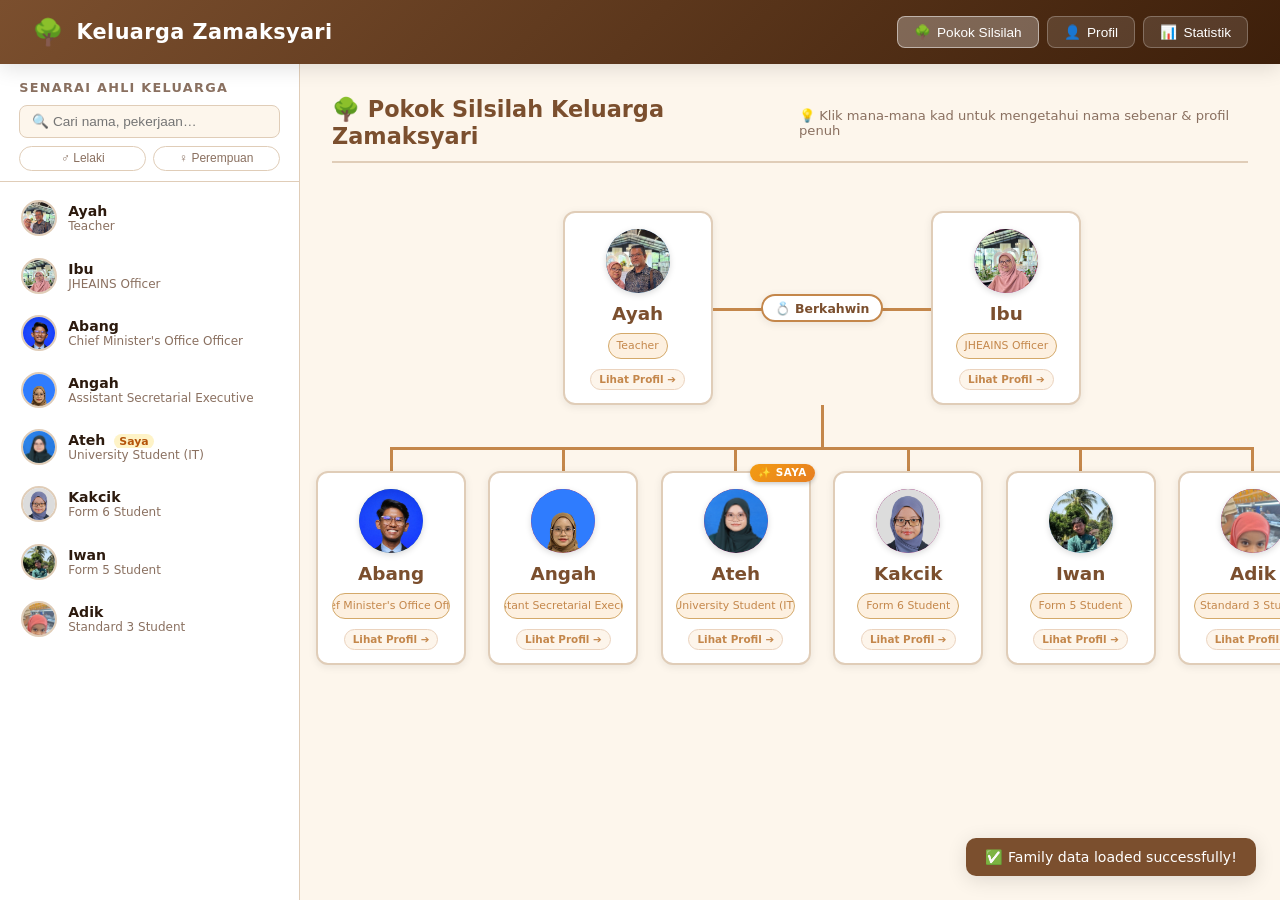
==== public/index.html @ 2f7c1fc5 "ITT588 Lab 4 Family Tree - Tree Map layout with family nicknames and full profile reveal" ====
<!DOCTYPE html>
<html lang="en">
<head>
  <meta charset="UTF-8" />
  <meta name="viewport" content="width=device-width, initial-scale=1.0" />
  <title>Zamaksyari Family Heritage Tree</title>
  <link rel="stylesheet" href="css/style.css" />
</head>
<body>

  <!-- ═══════════════════════════════════════════
       HEADER / NAV
  ═══════════════════════════════════════════ -->
  <header id="app-header">
    <div class="brand">
      <span class="brand-icon">🌳</span>
      <span>Keluarga Zamaksyari</span>
    </div>

    <nav id="main-nav">
      <button class="nav-btn active" data-view="tree">
        <span>🌳</span> <span>Pokok Silsilah</span>
      </button>
      <button class="nav-btn" data-view="profile">
        <span>👤</span> <span>Profil</span>
      </button>
      <button class="nav-btn" data-view="stats">
        <span>📊</span> <span>Statistik</span>
      </button>
    </nav>
  </header>

  <!-- ═══════════════════════════════════════════
       MAIN LAYOUT
  ═══════════════════════════════════════════ -->
  <main id="app-main">

    <!-- ── Sidebar ── -->
    <aside id="sidebar">
      <div class="sidebar-header">
        <h3>Senarai Ahli Keluarga</h3>
        <input id="search-input" type="text" placeholder="🔍 Cari nama, pekerjaan…" />
        <div class="filter-row">
          <button class="filter-chip" data-gender="male">♂ Lelaki</button>
          <button class="filter-chip" data-gender="female">♀ Perempuan</button>
        </div>
      </div>
      <div id="member-list">
        <!-- Populated by FamilyView -->
      </div>
    </aside>

    <!-- ── Content Area ── -->
    <section id="content-area">

      <!-- View: Tree -->
      <div id="view-tree" class="view active">
        <div class="empty-state">
          <div class="empty-icon">⏳</div>
          <p>Loading family data…</p>
        </div>
      </div>

      <!-- View: Profile -->
      <div id="view-profile" class="view">
        <div class="empty-state">
          <div class="empty-icon">👤</div>
          <p>Select a family member to view their profile</p>
        </div>
      </div>

      <!-- View: Statistics -->
      <div id="view-stats" class="view">
        <div class="empty-state">
          <div class="empty-icon">📊</div>
          <p>Loading statistics…</p>
        </div>
      </div>

    </section>
  </main>

  <!-- ═══════════════════════════════════════════
       MODAL
  ═══════════════════════════════════════════ -->
  <div id="modal-overlay">
    <div id="modal-box">
      <div class="modal-header">
        <h3 id="modal-title">Details</h3>
        <button class="modal-close" id="modal-close">✕</button>
      </div>
      <div id="modal-body"></div>
    </div>
  </div>

  <!-- ═══════════════════════════════════════════
       TOAST
  ═══════════════════════════════════════════ -->
  <div id="toast"></div>

  <!-- ═══════════════════════════════════════════
       SCRIPTS — MVC layers loaded in order
  ═══════════════════════════════════════════ -->
  <script src="js/model/FamilyModel.js"></script>
  <script src="js/view/FamilyView.js"></script>
  <script src="js/controller/FamilyController.js"></script>
  <script>
    // Bootstrap the application
    document.addEventListener('DOMContentLoaded', () => {
      const model      = new FamilyModel();
      const view       = new FamilyView();
      const controller = new FamilyController(model, view);
      controller.init();
    });
  </script>
</body>
</html>
---- public/css/style.css ----
/* ============================================================
   FAMILY TREE APP — Main Stylesheet
   Design: Warm heritage palette with elegant serif typography
   ============================================================ */

:root {
  --clr-bg:       #fdf6ec;
  --clr-surface:  #ffffff;
  --clr-primary:  #7b4f2e;
  --clr-primary-light: #c4874b;
  --clr-accent:   #d4a96a;
  --clr-accent2:  #4a7c59;
  --clr-text:     #2c1a0e;
  --clr-muted:    #8a7060;
  --clr-border:   #e0cdb8;
  --clr-male:     #3a6186;
  --clr-female:   #89216b;
  --clr-deceased: #888888;
  --shadow-sm:    0 2px 8px rgba(0,0,0,.08);
  --shadow-md:    0 4px 20px rgba(0,0,0,.12);
  --shadow-lg:    0 8px 40px rgba(0,0,0,.18);
  --radius:       12px;
  --transition:   .25s ease;
}

*, *::before, *::after { box-sizing: border-box; margin: 0; padding: 0; }

body {
  font-family: 'Segoe UI', system-ui, sans-serif;
  background: var(--clr-bg);
  color: var(--clr-text);
  min-height: 100vh;
  overflow-x: hidden;
}

/* ── Scrollbar ── */
::-webkit-scrollbar { width: 6px; height: 6px; }
::-webkit-scrollbar-track { background: var(--clr-bg); }
::-webkit-scrollbar-thumb { background: var(--clr-accent); border-radius: 99px; }

/* =========================================================
   HEADER
   ========================================================= */
#app-header {
  background: linear-gradient(135deg, var(--clr-primary) 0%, #3d1f0a 100%);
  color: #fff;
  padding: 0 2rem;
  height: 64px;
  display: flex;
  align-items: center;
  justify-content: space-between;
  box-shadow: var(--shadow-md);
  position: sticky;
  top: 0;
  z-index: 100;
}

#app-header .brand {
  display: flex;
  align-items: center;
  gap: .75rem;
  font-size: 1.3rem;
  font-weight: 700;
  letter-spacing: .02em;
}

#app-header .brand-icon { font-size: 1.6rem; }

nav#main-nav { display: flex; gap: .5rem; }

nav#main-nav .nav-btn {
  background: rgba(255,255,255,.12);
  color: #fff;
  border: 1px solid rgba(255,255,255,.25);
  padding: .45rem 1rem;
  border-radius: 8px;
  cursor: pointer;
  font-size: .85rem;
  font-weight: 500;
  transition: var(--transition);
  display: flex;
  align-items: center;
  gap: .4rem;
}

nav#main-nav .nav-btn:hover,
nav#main-nav .nav-btn.active {
  background: rgba(255,255,255,.28);
  border-color: rgba(255,255,255,.5);
}

/* =========================================================
   LAYOUT
   ========================================================= */
#app-main {
  display: flex;
  height: calc(100vh - 64px);
  overflow: hidden;
}

/* ── Sidebar ── */
#sidebar {
  width: 300px;
  min-width: 300px;
  background: var(--clr-surface);
  border-right: 1px solid var(--clr-border);
  display: flex;
  flex-direction: column;
  overflow: hidden;
  transition: width var(--transition);
}

#sidebar.collapsed { width: 0; min-width: 0; overflow: hidden; }

.sidebar-header {
  padding: 1rem 1.2rem .6rem;
  border-bottom: 1px solid var(--clr-border);
}

.sidebar-header h3 {
  font-size: .8rem;
  text-transform: uppercase;
  letter-spacing: .1em;
  color: var(--clr-muted);
  margin-bottom: .6rem;
}

#search-input {
  width: 100%;
  padding: .5rem .75rem;
  border: 1px solid var(--clr-border);
  border-radius: 8px;
  font-size: .85rem;
  background: var(--clr-bg);
  color: var(--clr-text);
  outline: none;
  transition: border-color var(--transition);
}
#search-input:focus { border-color: var(--clr-primary); }

.filter-row {
  display: flex;
  gap: .4rem;
  margin-top: .5rem;
}

.filter-chip {
  flex: 1;
  padding: .3rem .5rem;
  border: 1px solid var(--clr-border);
  border-radius: 99px;
  background: transparent;
  font-size: .75rem;
  cursor: pointer;
  color: var(--clr-muted);
  transition: var(--transition);
  text-align: center;
}
.filter-chip:hover { background: var(--clr-bg); }
.filter-chip.active { background: var(--clr-primary); color: #fff; border-color: var(--clr-primary); }

#member-list {
  flex: 1;
  overflow-y: auto;
  padding: .5rem;
}

.member-list-item {
  display: flex;
  align-items: center;
  gap: .7rem;
  padding: .6rem .75rem;
  border-radius: 8px;
  cursor: pointer;
  transition: background var(--transition);
  border: 1px solid transparent;
}
.member-list-item:hover { background: var(--clr-bg); }
.member-list-item.selected { background: #f5ead8; border-color: var(--clr-accent); }

.member-avatar {
  width: 36px;
  height: 36px;
  border-radius: 50%;
  display: flex;
  align-items: center;
  justify-content: center;
  font-size: 1rem;
  font-weight: 700;
  color: #fff;
  flex-shrink: 0;
}
.avatar-male   { background: linear-gradient(135deg, var(--clr-male), #5a8ab0); }
.avatar-female { background: linear-gradient(135deg, var(--clr-female), #b05090); }
.avatar-deceased { opacity: .6; filter: grayscale(60%); }

.member-info-small { flex: 1; min-width: 0; }
.member-info-small .name { font-size: .88rem; font-weight: 600; white-space: nowrap; overflow: hidden; text-overflow: ellipsis; }
.member-info-small .meta { font-size: .75rem; color: var(--clr-muted); }

.gen-badge {
  font-size: .65rem;
  padding: .15rem .4rem;
  border-radius: 99px;
  background: var(--clr-bg);
  color: var(--clr-muted);
  border: 1px solid var(--clr-border);
  white-space: nowrap;
}

/* ── Content Area ── */
#content-area {
  flex: 1;
  overflow: auto;
  position: relative;
}

/* =========================================================
   VIEWS
   ========================================================= */
.view { display: none; width: 100%; height: 100%; }
.view.active { display: block; }

/* ── Tree View ── */
#view-tree {
  padding: 2rem;
  min-height: 100%;
}

#view-tree .tree-title {
  font-size: 1.4rem;
  font-weight: 700;
  color: var(--clr-primary);
  margin-bottom: 2rem;
  padding-bottom: .75rem;
  border-bottom: 2px solid var(--clr-border);
  display: flex;
  align-items: center;
  gap: .5rem;
}

/* =========================================================
   HIERARCHICAL FAMILY TREE / TREE MAP CONNECTORS
   ========================================================= */
.tree-wrapper {
  display: flex;
  flex-direction: column;
  align-items: center;
  padding: 1rem 1rem 3rem;
  min-width: 980px;
}

.tree-parents-block {
  display: flex;
  align-items: center;
  justify-content: center;
  position: relative;
  gap: 3rem;
}

.marriage-bridge {
  display: flex;
  flex-direction: column;
  align-items: center;
  position: relative;
}

.marriage-line {
  position: absolute;
  top: 50%;
  left: -3rem;
  right: -3rem;
  height: 3px;
  background: #c4874b;
  z-index: 1;
}

.marriage-pill {
  position: relative;
  z-index: 2;
  background: var(--clr-surface);
  border: 2px solid #c4874b;
  color: var(--clr-primary);
  border-radius: 99px;
  padding: .3rem .75rem;
  font-size: .78rem;
  font-weight: 700;
  display: flex;
  align-items: center;
  gap: .35rem;
  box-shadow: var(--shadow-sm);
}

.tree-trunk {
  width: 3px;
  height: 42px;
  background: #c4874b;
  margin: 0 auto;
}

.tree-children-container {
  position: relative;
  display: flex;
  flex-direction: column;
  align-items: center;
  width: 100%;
}

.children-row-branch {
  display: flex;
  gap: 1.4rem;
  justify-content: center;
  position: relative;
  padding-top: 24px;
}

/* Horizontal line linking children from center of first to center of last */
.children-row-branch::before {
  content: '';
  position: absolute;
  top: 0;
  left: calc(150px / 2);
  right: calc(150px / 2);
  height: 3px;
  background: #c4874b;
}

.child-tree-node {
  display: flex;
  flex-direction: column;
  align-items: center;
  position: relative;
}

.child-tree-node::before {
  content: '';
  position: absolute;
  top: -24px;
  width: 3px;
  height: 24px;
  background: #c4874b;
}

/* ── Person Card styling with Nickname ── */
.person-card {
  background: var(--clr-surface);
  border: 2px solid var(--clr-border);
  border-radius: var(--radius);
  padding: 1rem .85rem .85rem;
  width: 150px;
  display: flex;
  flex-direction: column;
  align-items: center;
  gap: .45rem;
  cursor: pointer;
  transition: transform var(--transition), box-shadow var(--transition), border-color var(--transition);
  box-shadow: var(--shadow-sm);
  text-align: center;
  position: relative;
}

.person-card:hover {
  transform: translateY(-5px);
  box-shadow: var(--shadow-md);
  border-color: var(--clr-primary-light);
}

.person-card.selected {
  border-color: var(--clr-primary);
  box-shadow: 0 0 0 3px rgba(123,79,46,.25), var(--shadow-md);
}

.person-card .card-avatar {
  width: 64px;
  height: 64px;
  border-radius: 50%;
  font-size: 1.4rem;
  font-weight: 700;
  color: #fff;
  display: flex;
  align-items: center;
  justify-content: center;
  box-shadow: 0 2px 6px rgba(0,0,0,.15);
  margin-bottom: .2rem;
}

.person-card .card-nickname {
  font-size: 1.15rem;
  font-weight: 800;
  color: var(--clr-primary);
  line-height: 1.2;
}

.person-card .card-role {
  font-size: .7rem;
  color: var(--clr-muted);
  line-height: 1.25;
  min-height: 2.4em;
  display: flex;
  align-items: center;
  justify-content: center;
}

.card-hint {
  font-size: .65rem;
  color: var(--clr-primary-light);
  font-weight: 600;
  padding: .2rem .5rem;
  background: #fdf5eb;
  border-radius: 99px;
  border: 1px solid #ebd3be;
  margin-top: .2rem;
}

.card-badge-me {
  position: absolute;
  top: -9px;
  right: -6px;
  background: linear-gradient(135deg, #f39c12, #e67e22);
  color: #fff;
  font-size: .65rem;
  font-weight: 800;
  padding: .15rem .5rem;
  border-radius: 99px;
  box-shadow: 0 2px 4px rgba(0,0,0,.2);
  text-transform: uppercase;
  letter-spacing: .05em;
}

/* ── Profile View Nickname Reveal ── */
.profile-nickname-badge {
  display: inline-block;
  background: #fdf0e0;
  color: var(--clr-primary);
  border: 1px solid var(--clr-accent);
  padding: .2rem .75rem;
  border-radius: 99px;
  font-size: .82rem;
  font-weight: 700;
  margin-bottom: .4rem;
}
  border-radius: 50%;
  font-size: 1.3rem;
  font-weight: 700;
  color: #fff;
  display: flex;
  align-items: center;
  justify-content: center;
}

.person-card .card-name {
  font-size: .8rem;
  font-weight: 700;
  line-height: 1.2;
  color: var(--clr-text);
}

.person-card .card-years {
  font-size: .7rem;
  color: var(--clr-muted);
}

.person-card .card-role {
  font-size: .68rem;
  color: var(--clr-primary-light);
  padding: .15rem .5rem;
  background: #fdf0e0;
  border-radius: 99px;
  border: 1px solid var(--clr-accent);
  max-width: 100%;
  overflow: hidden;
  text-overflow: ellipsis;
  white-space: nowrap;
}

.deceased-stamp {
  position: absolute;
  top: 4px;
  right: 6px;
  font-size: .6rem;
  color: var(--clr-deceased);
}

/* ── Detail Panel (Profile View) ── */
#view-profile {
  padding: 2rem;
}

.profile-card {
  max-width: 780px;
  margin: 0 auto;
  background: var(--clr-surface);
  border-radius: 16px;
  box-shadow: var(--shadow-lg);
  overflow: hidden;
}

.profile-banner {
  height: 120px;
  background: linear-gradient(135deg, var(--clr-primary) 0%, #c4874b 100%);
  position: relative;
}

.profile-banner.female {
  background: linear-gradient(135deg, var(--clr-female) 0%, #c07090 100%);
}

.profile-body {
  padding: 1.5rem 2rem 2rem;
  position: relative;
}

.profile-avatar-lg {
  width: 90px;
  height: 90px;
  border-radius: 50%;
  border: 4px solid var(--clr-surface);
  font-size: 2.5rem;
  font-weight: 800;
  color: #fff;
  display: flex;
  align-items: center;
  justify-content: center;
  position: absolute;
  top: -45px;
  left: 2rem;
}

.profile-header-info { padding-top: 55px; }

.profile-header-info h2 {
  font-size: 1.6rem;
  font-weight: 800;
  color: var(--clr-text);
}

.profile-header-info .subtitle {
  font-size: .9rem;
  color: var(--clr-muted);
  margin-top: .2rem;
}

.profile-grid {
  display: grid;
  grid-template-columns: 1fr 1fr;
  gap: 1.5rem;
  margin-top: 1.5rem;
}

.info-section h4 {
  font-size: .75rem;
  text-transform: uppercase;
  letter-spacing: .1em;
  color: var(--clr-muted);
  margin-bottom: .75rem;
  padding-bottom: .4rem;
  border-bottom: 1px solid var(--clr-border);
}

.info-row {
  display: flex;
  gap: .5rem;
  margin-bottom: .5rem;
  font-size: .88rem;
}

.info-row .label { color: var(--clr-muted); min-width: 90px; }
.info-row .value { font-weight: 500; }

.relation-chips { display: flex; flex-wrap: wrap; gap: .4rem; margin-top: .25rem; }

.relation-chip {
  padding: .3rem .65rem;
  border-radius: 8px;
  font-size: .8rem;
  cursor: pointer;
  font-weight: 500;
  transition: var(--transition);
  border: 1px solid var(--clr-border);
  background: var(--clr-bg);
  display: flex;
  align-items: center;
  gap: .35rem;
}
.relation-chip:hover { background: var(--clr-primary); color: #fff; border-color: var(--clr-primary); }
.relation-chip .chip-icon { font-size: .9rem; }

.bio-section {
  margin-top: 1.5rem;
  padding: 1rem 1.2rem;
  background: var(--clr-bg);
  border-radius: 10px;
  border-left: 4px solid var(--clr-accent);
  font-size: .9rem;
  line-height: 1.7;
  color: var(--clr-text);
  font-style: italic;
}

.profile-nav-btns {
  display: flex;
  gap: .75rem;
  margin-top: 1.5rem;
}

.btn {
  padding: .55rem 1.2rem;
  border-radius: 8px;
  font-size: .88rem;
  font-weight: 600;
  cursor: pointer;
  transition: var(--transition);
  border: none;
  display: inline-flex;
  align-items: center;
  gap: .4rem;
}
.btn-primary { background: var(--clr-primary); color: #fff; }
.btn-primary:hover { background: #5a3520; }
.btn-outline { background: transparent; color: var(--clr-primary); border: 2px solid var(--clr-primary); }
.btn-outline:hover { background: var(--clr-primary); color: #fff; }

/* ── Stats / Dashboard View ── */
#view-stats {
  padding: 2rem;
}

.stats-title {
  font-size: 1.4rem;
  font-weight: 700;
  color: var(--clr-primary);
  margin-bottom: 1.5rem;
}

.stats-grid {
  display: grid;
  grid-template-columns: repeat(auto-fill, minmax(180px, 1fr));
  gap: 1rem;
  margin-bottom: 2rem;
}

.stat-card {
  background: var(--clr-surface);
  border-radius: 12px;
  padding: 1.2rem;
  box-shadow: var(--shadow-sm);
  border: 1px solid var(--clr-border);
  display: flex;
  flex-direction: column;
  gap: .3rem;
}

.stat-card .stat-icon { font-size: 1.8rem; }
.stat-card .stat-value { font-size: 2rem; font-weight: 800; color: var(--clr-primary); }
.stat-card .stat-label { font-size: .8rem; color: var(--clr-muted); }

.chart-section {
  background: var(--clr-surface);
  border-radius: 12px;
  padding: 1.5rem;
  box-shadow: var(--shadow-sm);
  border: 1px solid var(--clr-border);
  margin-bottom: 1.5rem;
}

.chart-section h4 {
  font-size: .85rem;
  text-transform: uppercase;
  letter-spacing: .08em;
  color: var(--clr-muted);
  margin-bottom: 1rem;
}

.bar-chart { display: flex; flex-direction: column; gap: .6rem; }

.bar-row { display: flex; align-items: center; gap .75rem; }
.bar-row { display: flex; align-items: center; gap: .75rem; }
.bar-label { width: 110px; font-size: .82rem; color: var(--clr-text); flex-shrink: 0; }
.bar-track { flex: 1; height: 20px; background: var(--clr-bg); border-radius: 99px; overflow: hidden; }
.bar-fill {
  height: 100%;
  border-radius: 99px;
  background: linear-gradient(90deg, var(--clr-primary), var(--clr-accent));
  transition: width .8s cubic-bezier(.4,0,.2,1);
}
.bar-count { width: 28px; text-align: right; font-size: .82rem; font-weight: 600; color: var(--clr-muted); }

/* ── Modal ── */
#modal-overlay {
  position: fixed;
  inset: 0;
  background: rgba(0,0,0,.45);
  z-index: 200;
  display: flex;
  align-items: center;
  justify-content: center;
  opacity: 0;
  pointer-events: none;
  transition: opacity var(--transition);
}
#modal-overlay.open { opacity: 1; pointer-events: all; }

#modal-box {
  background: var(--clr-surface);
  border-radius: 16px;
  padding: 2rem;
  max-width: 520px;
  width: 90%;
  box-shadow: var(--shadow-lg);
  transform: scale(.95);
  transition: transform var(--transition);
  max-height: 80vh;
  overflow-y: auto;
}
#modal-overlay.open #modal-box { transform: scale(1); }

.modal-header { display: flex; justify-content: space-between; align-items: center; margin-bottom: 1.2rem; }
.modal-header h3 { font-size: 1.2rem; font-weight: 700; }
.modal-close { background: none; border: none; font-size: 1.4rem; cursor: pointer; color: var(--clr-muted); }
.modal-close:hover { color: var(--clr-text); }

/* ── Toast ── */
#toast {
  position: fixed;
  bottom: 1.5rem;
  right: 1.5rem;
  background: var(--clr-primary);
  color: #fff;
  padding: .7rem 1.2rem;
  border-radius: 10px;
  font-size: .88rem;
  box-shadow: var(--shadow-md);
  transform: translateY(100px);
  opacity: 0;
  transition: all .3s ease;
  z-index: 300;
}
#toast.show { transform: translateY(0); opacity: 1; }

/* ── Empty / Loading States ── */
.empty-state {
  display: flex;
  flex-direction: column;
  align-items: center;
  justify-content: center;
  height: 300px;
  gap: .75rem;
  color: var(--clr-muted);
}
.empty-state .empty-icon { font-size: 3rem; }
.empty-state p { font-size: 1rem; }

/* ── Blood Group Badge on Card ── */
.blood-badge {
  font-size: .65rem;
  color: #c0392b;
  background: #fde8e8;
  border: 1px solid #f5c6c6;
  border-radius: 99px;
  padding: .12rem .45rem;
}

/* ── Relationship Groups in Profile ── */
.rel-group {
  margin-bottom: .85rem;
}
.rel-label {
  font-size: .78rem;
  color: var(--clr-muted);
  margin-bottom: .3rem;
  font-weight: 600;
}

/* ── Spouse Status Badge ── */
.spouse-status {
  font-size: .65rem;
  padding: .1rem .35rem;
  border-radius: 99px;
  margin-left: .3rem;
  font-weight: 600;
}
.spouse-status.married  { background: #e8f5e9; color: #2e7d32; }
.spouse-status.divorced { background: #fce4ec; color: #c62828; }
.spouse-status.widowed  { background: #f3e5f5; color: #6a1b9a; }

/* ── Responsive ── */
@media (max-width: 768px) {
  #sidebar { width: 260px; min-width: 260px; }
  .profile-grid { grid-template-columns: 1fr; }
  nav#main-nav .nav-btn span { display: none; }
}
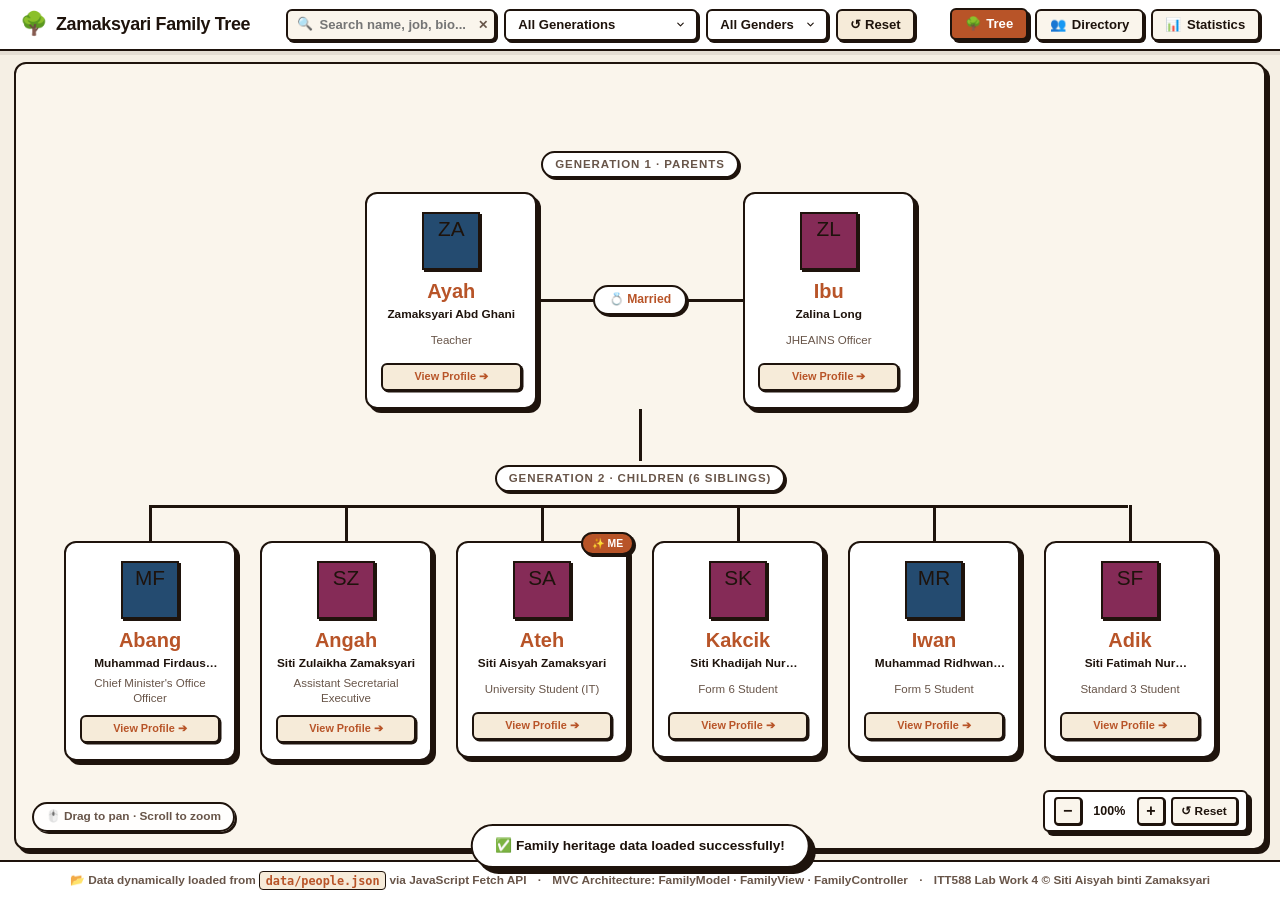
==== commit 903798ef: "Complete ITT588 Lab 4 Family Heritage Tree with Earthy Neobrutalism and MVC" ====
--- a/public/index.html
+++ b/public/index.html
@@ -3,77 +3,120 @@
 <head>
   <meta charset="UTF-8" />
   <meta name="viewport" content="width=device-width, initial-scale=1.0" />
-  <title>Zamaksyari Family Heritage Tree</title>
+  <title>Zamaksyari Family Heritage Tree — ITT588 Lab 4</title>
   <link rel="stylesheet" href="css/style.css" />
 </head>
 <body>
 
   <!-- ═══════════════════════════════════════════
-       HEADER / NAV
+       HEADER (Earthy Minimal Neobrutalism Top Bar)
   ═══════════════════════════════════════════ -->
   <header id="app-header">
-    <div class="brand">
-      <span class="brand-icon">🌳</span>
-      <span>Keluarga Zamaksyari</span>
+    <div class="header-left">
+      <div class="brand">
+        <span class="brand-icon">🌳</span>
+        <span class="brand-name">Zamaksyari Family Tree</span>
+      </div>
     </div>
 
+    <!-- Dropdown Filters & Search in Top Bar -->
+    <div class="header-filters">
+      <div class="search-box">
+        <span class="search-icon">🔍</span>
+        <input id="top-search" type="text" placeholder="Search name, job, bio..." autocomplete="off" />
+        <button id="btn-clear-search" class="btn-clear" title="Clear search">✕</button>
+      </div>
+
+      <!-- Generation Dropdown Filter -->
+      <div class="select-wrapper">
+        <select id="top-filter-gen" class="neo-select" title="Filter by generation">
+          <option value="all">All Generations</option>
+          <option value="0">Generation 1 (Parents)</option>
+          <option value="1">Generation 2 (Children)</option>
+        </select>
+      </div>
+
+      <!-- Gender Dropdown Filter -->
+      <div class="select-wrapper">
+        <select id="top-filter-gender" class="neo-select" title="Filter by gender">
+          <option value="all">All Genders</option>
+          <option value="male">♂ Male</option>
+          <option value="female">♀ Female</option>
+        </select>
+      </div>
+
+      <button id="btn-top-reset" class="btn-neo-reset" title="Reset all filters">↺ Reset</button>
+    </div>
+
+    <!-- Navigation Tabs -->
     <nav id="main-nav">
-      <button class="nav-btn active" data-view="tree">
-        <span>🌳</span> <span>Pokok Silsilah</span>
+      <button class="nav-btn active" data-view="tree" title="View interactive family tree">
+        <span>🌳</span> <span class="nav-text">Tree</span>
       </button>
-      <button class="nav-btn" data-view="profile">
-        <span>👤</span> <span>Profil</span>
+      <button class="nav-btn" data-view="directory" title="View family members directory">
+        <span>👥</span> <span class="nav-text">Directory</span>
       </button>
-      <button class="nav-btn" data-view="stats">
-        <span>📊</span> <span>Statistik</span>
+      <button class="nav-btn" data-view="stats" title="View demographic statistics">
+        <span>📊</span> <span class="nav-text">Statistics</span>
       </button>
     </nav>
   </header>
 
   <!-- ═══════════════════════════════════════════
-       MAIN LAYOUT
+       MAIN CONTENT (No Vertical Page Scroll on Tree)
   ═══════════════════════════════════════════ -->
   <main id="app-main">
+    <section id="content-area">
 
-    <!-- ── Sidebar ── -->
-    <aside id="sidebar">
-      <div class="sidebar-header">
-        <h3>Senarai Ahli Keluarga</h3>
-        <input id="search-input" type="text" placeholder="🔍 Cari nama, pekerjaan…" />
-        <div class="filter-row">
-          <button class="filter-chip" data-gender="male">♂ Lelaki</button>
-          <button class="filter-chip" data-gender="female">♀ Perempuan</button>
+      <!-- View: Tree (Interactive Pan & Zoom Canvas) -->
+      <div id="view-tree" class="view active">
+        <div id="tree-canvas-viewport" class="tree-canvas-viewport">
+          <!-- Canvas containing the tree hierarchy -->
+          <div id="tree-canvas" class="tree-canvas">
+            <!-- Rendered dynamically by FamilyView -->
+          </div>
+
+          <!-- Small Discrete Floating Zoom Controls at Bottom Right -->
+          <div class="neo-floating-zoom" title="Scroll mouse wheel to zoom, click & drag to pan">
+            <button id="btn-zoom-out" class="btn-zoom-mini" title="Zoom Out">−</button>
+            <span id="zoom-level-text" class="zoom-mini-text">100%</span>
+            <button id="btn-zoom-in" class="btn-zoom-mini" title="Zoom In">+</button>
+            <button id="btn-zoom-reset" class="btn-zoom-mini btn-reset-mini" title="Reset View">↺ Reset</button>
+          </div>
+
+          <!-- Discrete drag hint badge -->
+          <div class="neo-canvas-hint">
+            <span>🖱️ Drag to pan · Scroll to zoom</span>
+          </div>
         </div>
       </div>
-      <div id="member-list">
-        <!-- Populated by FamilyView -->
-      </div>
-    </aside>
 
-    <!-- ── Content Area ── -->
-    <section id="content-area">
-
-      <!-- View: Tree -->
-      <div id="view-tree" class="view active">
-        <div class="empty-state">
-          <div class="empty-icon">⏳</div>
-          <p>Loading family data…</p>
+      <!-- View: Directory & Filter -->
+      <div id="view-directory" class="view">
+        <div class="view-header-wrap">
+          <h1 class="neo-title">👥 Family Members Directory</h1>
+          <p class="neo-subtitle">Complete list of family members with biographical details and kinship ties.</p>
+        </div>
+        <div id="directory-content">
+          <!-- Rendered by FamilyView -->
         </div>
       </div>
 
       <!-- View: Profile -->
       <div id="view-profile" class="view">
-        <div class="empty-state">
-          <div class="empty-icon">👤</div>
-          <p>Select a family member to view their profile</p>
+        <div id="profile-content">
+          <!-- Rendered by FamilyView -->
         </div>
       </div>
 
       <!-- View: Statistics -->
       <div id="view-stats" class="view">
-        <div class="empty-state">
-          <div class="empty-icon">📊</div>
-          <p>Loading statistics…</p>
+        <div class="view-header-wrap">
+          <h1 class="neo-title">📊 Family Analytics & Statistics</h1>
+          <p class="neo-subtitle">Demographic distributions computed dynamically from the heritage JSON dataset.</p>
+        </div>
+        <div id="stats-content">
+          <!-- Rendered by FamilyView -->
         </div>
       </div>
 
@@ -81,22 +124,20 @@
   </main>
 
   <!-- ═══════════════════════════════════════════
-       MODAL
+       TOAST NOTIFICATION
   ═══════════════════════════════════════════ -->
-  <div id="modal-overlay">
-    <div id="modal-box">
-      <div class="modal-header">
-        <h3 id="modal-title">Details</h3>
-        <button class="modal-close" id="modal-close">✕</button>
-      </div>
-      <div id="modal-body"></div>
-    </div>
-  </div>
+  <div id="toast"></div>
 
   <!-- ═══════════════════════════════════════════
-       TOAST
+       FOOTER
   ═══════════════════════════════════════════ -->
-  <div id="toast"></div>
+  <footer id="app-footer">
+    <span>📂 Data dynamically loaded from <code>data/people.json</code> via JavaScript Fetch API</span>
+    <span class="footer-dot">·</span>
+    <span>MVC Architecture: <strong>FamilyModel</strong> · <strong>FamilyView</strong> · <strong>FamilyController</strong></span>
+    <span class="footer-dot">·</span>
+    <span>ITT588 Lab Work 4 © Siti Aisyah binti Zamaksyari</span>
+  </footer>
 
   <!-- ═══════════════════════════════════════════
        SCRIPTS — MVC layers loaded in order
@@ -105,7 +146,7 @@
   <script src="js/view/FamilyView.js"></script>
   <script src="js/controller/FamilyController.js"></script>
   <script>
-    // Bootstrap the application
+    // Bootstrap MVC Application
     document.addEventListener('DOMContentLoaded', () => {
       const model      = new FamilyModel();
       const view       = new FamilyView();
--- a/public/css/style.css
+++ b/public/css/style.css
@@ -1,791 +1,1298 @@
 /* ============================================================
-   FAMILY TREE APP — Main Stylesheet
-   Design: Warm heritage palette with elegant serif typography
+   ZAMAKSYARI FAMILY TREE — ITT588 Lab Work 4
+   Theme: Earthy Minimal + Neobrutalism
+   Clean English UI · Malay Nicknames Preserved · No Blood Groups
+   Interactive Pan & Zoom Canvas · Full-Width Viewport
    ============================================================ */
 
 :root {
-  --clr-bg:       #fdf6ec;
-  --clr-surface:  #ffffff;
-  --clr-primary:  #7b4f2e;
-  --clr-primary-light: #c4874b;
-  --clr-accent:   #d4a96a;
-  --clr-accent2:  #4a7c59;
-  --clr-text:     #2c1a0e;
-  --clr-muted:    #8a7060;
-  --clr-border:   #e0cdb8;
-  --clr-male:     #3a6186;
-  --clr-female:   #89216b;
-  --clr-deceased: #888888;
-  --shadow-sm:    0 2px 8px rgba(0,0,0,.08);
-  --shadow-md:    0 4px 20px rgba(0,0,0,.12);
-  --shadow-lg:    0 8px 40px rgba(0,0,0,.18);
-  --radius:       12px;
-  --transition:   .25s ease;
-}
-
-*, *::before, *::after { box-sizing: border-box; margin: 0; padding: 0; }
+  --clr-bg:            #f5efe4; /* warm linen / oatmeal paper */
+  --clr-surface:       #ffffff;
+  --clr-surface-alt:   #faf5ec;
+  --clr-border:        #1e130c; /* bold dark espresso */
+  --clr-shadow:        #1e130c;
+  --clr-primary:       #b85428; /* earthy terracotta */
+  --clr-primary-hover: #9c431d;
+  --clr-accent:        #dfa052; /* warm ochre / honey */
+  --clr-accent-soft:   #f6ebd9;
+  --clr-text:          #1e130c;
+  --clr-muted:         #685549;
+  --clr-male:          #244b70; /* earthy muted navy */
+  --clr-female:        #852b57; /* earthy deep berry */
+  --clr-living:        #25633a; /* forest green */
+  --clr-deceased:      #78716c;
+  --clr-me:            #b85428;
+
+  --neo-border:        2px solid var(--clr-border);
+  --neo-border-thick:  2.5px solid var(--clr-border);
+  --neo-shadow-sm:     2px 2px 0px var(--clr-shadow);
+  --neo-shadow:        4px 4px 0px var(--clr-shadow);
+  --neo-shadow-lg:     6px 6px 0px var(--clr-shadow);
+
+  --radius-sm:         6px;
+  --radius-md:         12px;
+  --radius-lg:         16px;
+  --transition:        0.18s cubic-bezier(0.16, 1, 0.3, 1);
+}
+
+*, *::before, *::after {
+  box-sizing: border-box;
+  margin: 0;
+  padding: 0;
+}
 
 body {
-  font-family: 'Segoe UI', system-ui, sans-serif;
-  background: var(--clr-bg);
-  color: var(--clr-text);
-  min-height: 100vh;
-  overflow-x: hidden;
-}
-
-/* ── Scrollbar ── */
-::-webkit-scrollbar { width: 6px; height: 6px; }
-::-webkit-scrollbar-track { background: var(--clr-bg); }
-::-webkit-scrollbar-thumb { background: var(--clr-accent); border-radius: 99px; }
-
-/* =========================================================
-   HEADER
-   ========================================================= */
-#app-header {
-  background: linear-gradient(135deg, var(--clr-primary) 0%, #3d1f0a 100%);
-  color: #fff;
-  padding: 0 2rem;
-  height: 64px;
-  display: flex;
-  align-items: center;
-  justify-content: space-between;
-  box-shadow: var(--shadow-md);
-  position: sticky;
-  top: 0;
-  z-index: 100;
-}
-
-#app-header .brand {
-  display: flex;
-  align-items: center;
-  gap: .75rem;
-  font-size: 1.3rem;
-  font-weight: 700;
-  letter-spacing: .02em;
-}
-
-#app-header .brand-icon { font-size: 1.6rem; }
-
-nav#main-nav { display: flex; gap: .5rem; }
-
-nav#main-nav .nav-btn {
-  background: rgba(255,255,255,.12);
-  color: #fff;
-  border: 1px solid rgba(255,255,255,.25);
-  padding: .45rem 1rem;
-  border-radius: 8px;
-  cursor: pointer;
-  font-size: .85rem;
-  font-weight: 500;
-  transition: var(--transition);
-  display: flex;
-  align-items: center;
-  gap: .4rem;
-}
-
-nav#main-nav .nav-btn:hover,
-nav#main-nav .nav-btn.active {
-  background: rgba(255,255,255,.28);
-  border-color: rgba(255,255,255,.5);
-}
-
-/* =========================================================
-   LAYOUT
-   ========================================================= */
-#app-main {
-  display: flex;
-  height: calc(100vh - 64px);
-  overflow: hidden;
-}
-
-/* ── Sidebar ── */
-#sidebar {
-  width: 300px;
-  min-width: 300px;
-  background: var(--clr-surface);
-  border-right: 1px solid var(--clr-border);
+  font-family: -apple-system, BlinkMacSystemFont, "Segoe UI", Roboto, "Helvetica Neue", Arial, sans-serif;
+  background-color: var(--clr-bg);
+  color: var(--clr-text);
+  height: 100vh;
   display: flex;
   flex-direction: column;
   overflow: hidden;
-  transition: width var(--transition);
-}
-
-#sidebar.collapsed { width: 0; min-width: 0; overflow: hidden; }
-
-.sidebar-header {
-  padding: 1rem 1.2rem .6rem;
-  border-bottom: 1px solid var(--clr-border);
-}
-
-.sidebar-header h3 {
-  font-size: .8rem;
-  text-transform: uppercase;
-  letter-spacing: .1em;
-  color: var(--clr-muted);
-  margin-bottom: .6rem;
-}
-
-#search-input {
-  width: 100%;
-  padding: .5rem .75rem;
-  border: 1px solid var(--clr-border);
-  border-radius: 8px;
-  font-size: .85rem;
-  background: var(--clr-bg);
-  color: var(--clr-text);
+  line-height: 1.45;
+}
+
+/* ============================================================
+   HEADER / TOP BAR
+   ============================================================ */
+#app-header {
+  background: var(--clr-surface);
+  border-bottom: var(--neo-border-thick);
+  padding: 0.55rem 1.25rem;
+  display: flex;
+  flex-wrap: wrap;
+  align-items: center;
+  justify-content: space-between;
+  gap: 0.65rem;
+  z-index: 100;
+  box-shadow: 0 4px 0px rgba(30, 19, 12, 0.08);
+  flex-shrink: 0;
+}
+
+.header-left .brand {
+  display: flex;
+  align-items: center;
+  gap: 0.5rem;
+}
+
+.brand-icon {
+  font-size: 1.4rem;
+  line-height: 1;
+}
+
+.brand-name {
+  font-size: 1.12rem;
+  font-weight: 900;
+  letter-spacing: -0.02em;
+  color: var(--clr-text);
+}
+
+/* Top Bar Filter Controls */
+.header-filters {
+  display: flex;
+  flex-wrap: wrap;
+  align-items: center;
+  gap: 0.5rem;
+}
+
+.search-box {
+  position: relative;
+  display: flex;
+  align-items: center;
+}
+
+.search-box .search-icon {
+  position: absolute;
+  left: 0.65rem;
+  font-size: 0.8rem;
+  color: var(--clr-muted);
+  pointer-events: none;
+}
+
+.search-box input {
+  padding: 0.4rem 1.6rem 0.4rem 1.95rem;
+  border: var(--neo-border);
+  border-radius: var(--radius-sm);
+  background: var(--clr-surface-alt);
+  color: var(--clr-text);
+  font-size: 0.82rem;
+  font-weight: 600;
   outline: none;
-  transition: border-color var(--transition);
-}
-#search-input:focus { border-color: var(--clr-primary); }
-
-.filter-row {
-  display: flex;
-  gap: .4rem;
-  margin-top: .5rem;
-}
-
-.filter-chip {
+  width: 210px;
+  box-shadow: var(--neo-shadow-sm);
+  transition: var(--transition);
+}
+
+.search-box input:focus {
+  background: #ffffff;
+  border-color: var(--clr-primary);
+  transform: translate(-1px, -1px);
+  box-shadow: 3px 3px 0px var(--clr-shadow);
+}
+
+.btn-clear {
+  position: absolute;
+  right: 0.5rem;
+  background: none;
+  border: none;
+  font-size: 0.75rem;
+  font-weight: 800;
+  color: var(--clr-muted);
+  cursor: pointer;
+}
+
+/* Dropdown Selects */
+.select-wrapper {
+  position: relative;
+}
+
+.neo-select {
+  appearance: none;
+  -webkit-appearance: none;
+  background-color: var(--clr-surface);
+  background-image: url("data:image/svg+xml;charset=UTF-8,%3csvg xmlns='http://www.w3.org/2000/svg' viewBox='0 0 24 24' fill='none' stroke='%231e130c' stroke-width='2.5' stroke-linecap='round' stroke-linejoin='round'%3e%3cpolyline points='6 9 12 15 18 9'%3e%3c/polyline%3e%3c/svg%3e");
+  background-repeat: no-repeat;
+  background-position: right 0.65rem center;
+  background-size: 0.85em;
+  padding: 0.4rem 2rem 0.4rem 0.75rem;
+  border: var(--neo-border);
+  border-radius: var(--radius-sm);
+  font-size: 0.82rem;
+  font-weight: 700;
+  color: var(--clr-text);
+  cursor: pointer;
+  box-shadow: var(--neo-shadow-sm);
+  transition: var(--transition);
+  outline: none;
+}
+
+.neo-select:hover {
+  transform: translate(-1px, -1px);
+  box-shadow: 3px 3px 0px var(--clr-shadow);
+}
+
+.neo-select:focus {
+  border-color: var(--clr-primary);
+}
+
+.btn-neo-reset {
+  background: var(--clr-accent-soft);
+  color: var(--clr-text);
+  border: var(--neo-border);
+  border-radius: var(--radius-sm);
+  padding: 0.4rem 0.75rem;
+  font-size: 0.82rem;
+  font-weight: 800;
+  cursor: pointer;
+  box-shadow: var(--neo-shadow-sm);
+  transition: var(--transition);
+}
+
+.btn-neo-reset:hover {
+  background: var(--clr-accent);
+  transform: translate(-1px, -1px);
+  box-shadow: 3px 3px 0px var(--clr-shadow);
+}
+
+.btn-neo-reset:active {
+  transform: translate(1px, 1px);
+  box-shadow: 1px 1px 0px var(--clr-shadow);
+}
+
+/* Nav Tabs */
+nav#main-nav {
+  display: flex;
+  align-items: center;
+  gap: 0.4rem;
+}
+
+nav#main-nav .nav-btn {
+  background: var(--clr-surface-alt);
+  color: var(--clr-text);
+  border: var(--neo-border);
+  padding: 0.4rem 0.8rem;
+  border-radius: var(--radius-sm);
+  cursor: pointer;
+  font-size: 0.82rem;
+  font-weight: 800;
+  box-shadow: var(--neo-shadow-sm);
+  transition: var(--transition);
+  display: flex;
+  align-items: center;
+  gap: 0.35rem;
+}
+
+nav#main-nav .nav-btn:hover {
+  transform: translate(-1px, -1px);
+  box-shadow: 3px 3px 0px var(--clr-shadow);
+}
+
+nav#main-nav .nav-btn.active {
+  background: var(--clr-primary);
+  color: #ffffff;
+  transform: translate(-1px, -1px);
+  box-shadow: 3px 3px 0px var(--clr-shadow);
+}
+
+/* ============================================================
+   MAIN LAYOUT (Full Screen, No Vertical Scroll On Tree)
+   ============================================================ */
+#app-main {
   flex: 1;
-  padding: .3rem .5rem;
-  border: 1px solid var(--clr-border);
-  border-radius: 99px;
-  background: transparent;
-  font-size: .75rem;
-  cursor: pointer;
-  color: var(--clr-muted);
-  transition: var(--transition);
-  text-align: center;
-}
-.filter-chip:hover { background: var(--clr-bg); }
-.filter-chip.active { background: var(--clr-primary); color: #fff; border-color: var(--clr-primary); }
-
-#member-list {
-  flex: 1;
-  overflow-y: auto;
-  padding: .5rem;
-}
-
-.member-list-item {
-  display: flex;
-  align-items: center;
-  gap: .7rem;
-  padding: .6rem .75rem;
-  border-radius: 8px;
-  cursor: pointer;
-  transition: background var(--transition);
-  border: 1px solid transparent;
-}
-.member-list-item:hover { background: var(--clr-bg); }
-.member-list-item.selected { background: #f5ead8; border-color: var(--clr-accent); }
-
-.member-avatar {
-  width: 36px;
-  height: 36px;
-  border-radius: 50%;
-  display: flex;
-  align-items: center;
-  justify-content: center;
-  font-size: 1rem;
-  font-weight: 700;
-  color: #fff;
-  flex-shrink: 0;
-}
-.avatar-male   { background: linear-gradient(135deg, var(--clr-male), #5a8ab0); }
-.avatar-female { background: linear-gradient(135deg, var(--clr-female), #b05090); }
-.avatar-deceased { opacity: .6; filter: grayscale(60%); }
-
-.member-info-small { flex: 1; min-width: 0; }
-.member-info-small .name { font-size: .88rem; font-weight: 600; white-space: nowrap; overflow: hidden; text-overflow: ellipsis; }
-.member-info-small .meta { font-size: .75rem; color: var(--clr-muted); }
-
-.gen-badge {
-  font-size: .65rem;
-  padding: .15rem .4rem;
-  border-radius: 99px;
-  background: var(--clr-bg);
-  color: var(--clr-muted);
-  border: 1px solid var(--clr-border);
-  white-space: nowrap;
-}
-
-/* ── Content Area ── */
+  display: flex;
+  flex-direction: column;
+  overflow: hidden;
+  position: relative;
+}
+
 #content-area {
   flex: 1;
-  overflow: auto;
+  width: 100%;
+  height: 100%;
   position: relative;
-}
-
-/* =========================================================
-   VIEWS
-   ========================================================= */
-.view { display: none; width: 100%; height: 100%; }
-.view.active { display: block; }
-
-/* ── Tree View ── */
-#view-tree {
+  overflow: hidden;
+}
+
+.view {
+  display: none;
+  width: 100%;
+  height: 100%;
+}
+
+.view.active {
+  display: flex;
+  flex-direction: column;
+}
+
+/* Scrollable views: Directory, Profile, Stats */
+#view-directory.active,
+#view-profile.active,
+#view-stats.active {
+  display: block;
+  overflow-y: auto;
+  padding: 1.5rem 1.25rem 3.5rem;
+}
+
+.view-header-wrap {
+  text-align: center;
+  margin-bottom: 2rem;
+}
+
+.neo-title {
+  font-size: 1.85rem;
+  font-weight: 900;
+  letter-spacing: -0.02em;
+  color: var(--clr-text);
+}
+
+.neo-subtitle {
+  font-size: 0.9rem;
+  color: var(--clr-muted);
+  font-weight: 500;
+  margin-top: 0.25rem;
+}
+
+/* ============================================================
+   INTERACTIVE PAN & ZOOM CANVAS (Tree View)
+   ============================================================ */
+#view-tree.active {
+  display: flex;
+  flex-direction: column;
+  padding: 0.65rem 0.85rem;
+}
+
+.tree-canvas-viewport {
+  flex: 1;
+  width: 100%;
+  height: 100%;
+  position: relative;
+  overflow: hidden;
+  cursor: grab;
+  user-select: none;
+  background: var(--clr-surface-alt);
+  border: var(--neo-border-thick);
+  border-radius: var(--radius-md);
+  box-shadow: var(--neo-shadow);
+  display: flex;
+  align-items: center;
+  justify-content: center;
+}
+
+.tree-canvas-viewport.is-dragging {
+  cursor: grabbing;
+}
+
+.tree-canvas {
+  position: absolute;
+  width: max-content;
+  will-change: transform;
+  display: flex;
+  align-items: center;
+  justify-content: center;
   padding: 2rem;
-  min-height: 100%;
-}
-
-#view-tree .tree-title {
-  font-size: 1.4rem;
+}
+
+/* Floating Zoom Widget (Discrete at bottom right) */
+.neo-floating-zoom {
+  position: absolute;
+  bottom: 1rem;
+  right: 1rem;
+  z-index: 50;
+  display: flex;
+  align-items: center;
+  gap: 0.35rem;
+  background: var(--clr-surface);
+  border: var(--neo-border);
+  border-radius: var(--radius-sm);
+  padding: 0.3rem 0.55rem;
+  box-shadow: var(--neo-shadow);
+}
+
+.btn-zoom-mini {
+  background: var(--clr-surface-alt);
+  color: var(--clr-text);
+  border: var(--neo-border);
+  border-radius: 4px;
+  width: 28px;
+  height: 28px;
+  font-size: 1rem;
+  font-weight: 900;
+  display: flex;
+  align-items: center;
+  justify-content: center;
+  cursor: pointer;
+  box-shadow: 1px 1px 0px var(--clr-shadow);
+  transition: var(--transition);
+}
+
+.btn-zoom-mini:hover {
+  background: var(--clr-accent-soft);
+  transform: translate(-1px, -1px);
+  box-shadow: 2px 2px 0px var(--clr-shadow);
+}
+
+.btn-zoom-mini:active {
+  transform: translate(1px, 1px);
+  box-shadow: none;
+}
+
+.btn-reset-mini {
+  width: auto;
+  padding: 0 0.55rem;
+  font-size: 0.74rem;
+}
+
+.zoom-mini-text {
+  font-size: 0.78rem;
+  font-weight: 800;
+  min-width: 44px;
+  text-align: center;
+}
+
+/* Floating Canvas Hint (Discrete at bottom left) */
+.neo-canvas-hint {
+  position: absolute;
+  bottom: 1rem;
+  left: 1rem;
+  z-index: 50;
+  font-size: 0.74rem;
   font-weight: 700;
-  color: var(--clr-primary);
-  margin-bottom: 2rem;
-  padding-bottom: .75rem;
-  border-bottom: 2px solid var(--clr-border);
-  display: flex;
-  align-items: center;
-  gap: .5rem;
-}
-
-/* =========================================================
-   HIERARCHICAL FAMILY TREE / TREE MAP CONNECTORS
-   ========================================================= */
-.tree-wrapper {
+  color: var(--clr-muted);
+  background: rgba(255, 255, 255, 0.92);
+  border: var(--neo-border);
+  border-radius: 99px;
+  padding: 0.25rem 0.75rem;
+  box-shadow: var(--neo-shadow-sm);
+  pointer-events: none;
+}
+
+/* ============================================================
+   TREE LAYOUT
+   ============================================================ */
+.tree-root-layout {
   display: flex;
   flex-direction: column;
   align-items: center;
-  padding: 1rem 1rem 3rem;
-  min-width: 980px;
-}
-
-.tree-parents-block {
+}
+
+.tree-gen-tag {
+  font-size: 0.72rem;
+  font-weight: 900;
+  text-transform: uppercase;
+  letter-spacing: 0.08em;
+  background: var(--clr-surface);
+  border: var(--neo-border);
+  padding: 0.2rem 0.75rem;
+  border-radius: 99px;
+  box-shadow: var(--neo-shadow-sm);
+  margin-bottom: 0.85rem;
+  color: var(--clr-muted);
+}
+
+/* Parents Level */
+.tree-parents-row {
   display: flex;
   align-items: center;
   justify-content: center;
+  gap: 3.5rem;
   position: relative;
-  gap: 3rem;
-}
-
-.marriage-bridge {
-  display: flex;
-  flex-direction: column;
-  align-items: center;
+}
+
+.tree-marriage-connector {
   position: relative;
-}
-
-.marriage-line {
+  display: flex;
+  align-items: center;
+  justify-content: center;
+}
+
+.marriage-h-line {
   position: absolute;
-  top: 50%;
-  left: -3rem;
-  right: -3rem;
   height: 3px;
-  background: #c4874b;
+  background: var(--clr-border);
+  left: -3.5rem;
+  right: -3.5rem;
   z-index: 1;
 }
 
-.marriage-pill {
+.neo-marriage-pill {
   position: relative;
   z-index: 2;
-  background: var(--clr-surface);
-  border: 2px solid #c4874b;
+  background: #ffffff;
+  border: var(--neo-border);
   color: var(--clr-primary);
+  font-size: 0.76rem;
+  font-weight: 900;
+  padding: 0.25rem 0.85rem;
   border-radius: 99px;
-  padding: .3rem .75rem;
-  font-size: .78rem;
-  font-weight: 700;
-  display: flex;
-  align-items: center;
-  gap: .35rem;
-  box-shadow: var(--shadow-sm);
-}
-
-.tree-trunk {
+  box-shadow: var(--neo-shadow-sm);
+  white-space: nowrap;
+}
+
+/* Vertical trunk line connecting Gen 1 to Gen 2 */
+.tree-vertical-trunk {
   width: 3px;
-  height: 42px;
-  background: #c4874b;
+  height: 52px;
+  background: var(--clr-border);
   margin: 0 auto;
 }
 
-.tree-children-container {
+/* Children Level (ONE SINGLE HORIZONTAL ROW) */
+.tree-children-wrapper {
+  display: flex;
+  flex-direction: column;
+  align-items: center;
   position: relative;
-  display: flex;
-  flex-direction: column;
-  align-items: center;
-  width: 100%;
-}
-
-.children-row-branch {
-  display: flex;
-  gap: 1.4rem;
-  justify-content: center;
-  position: relative;
-  padding-top: 24px;
-}
-
-/* Horizontal line linking children from center of first to center of last */
-.children-row-branch::before {
-  content: '';
+}
+
+.tree-branch-bar {
   position: absolute;
   top: 0;
-  left: calc(150px / 2);
-  right: calc(150px / 2);
+  left: 88px;
+  right: 88px;
   height: 3px;
-  background: #c4874b;
-}
-
-.child-tree-node {
+  background: var(--clr-border);
+  z-index: 1;
+}
+
+.tree-children-single-row {
+  display: flex;
+  align-items: flex-start;
+  justify-content: center;
+  gap: 1.5rem;
+  flex-wrap: nowrap;
+  position: relative;
+  padding-top: 2.2rem;
+}
+
+.child-node-item {
+  position: relative;
   display: flex;
   flex-direction: column;
   align-items: center;
+}
+
+.child-drop-line {
+  position: absolute;
+  top: -2.2rem;
+  width: 3px;
+  height: 2.2rem;
+  background: var(--clr-border);
+  z-index: 2;
+}
+
+/* ============================================================
+   PERSON CARD (Tree)
+   ============================================================ */
+.neo-person-card {
+  width: 172px;
+  background: var(--clr-surface);
+  border: var(--neo-border-thick);
+  border-radius: var(--radius-md);
+  padding: 1.15rem 0.85rem 1rem;
+  display: flex;
+  flex-direction: column;
+  align-items: center;
+  text-align: center;
+  cursor: pointer;
   position: relative;
-}
-
-.child-tree-node::before {
-  content: '';
+  box-shadow: var(--neo-shadow);
+  transition: var(--transition);
+}
+
+.neo-person-card:hover {
+  transform: translate(-3px, -3px);
+  box-shadow: var(--neo-shadow-lg);
+  border-color: var(--clr-primary);
+}
+
+.neo-person-card.selected {
+  border-color: var(--clr-primary);
+  background: #fffcf8;
+  outline: 3px solid var(--clr-accent);
+}
+
+.neo-person-card.card-dimmed {
+  opacity: 0.3;
+  filter: grayscale(70%);
+  transform: scale(0.97);
+}
+
+.neo-person-card.card-highlighted {
+  border-color: var(--clr-primary);
+  box-shadow: 6px 6px 0px var(--clr-primary);
+  transform: translate(-2px, -2px);
+}
+
+.neo-me-badge {
   position: absolute;
-  top: -24px;
-  width: 3px;
-  height: 24px;
-  background: #c4874b;
-}
-
-/* ── Person Card styling with Nickname ── */
-.person-card {
-  background: var(--clr-surface);
-  border: 2px solid var(--clr-border);
-  border-radius: var(--radius);
-  padding: 1rem .85rem .85rem;
-  width: 150px;
-  display: flex;
-  flex-direction: column;
-  align-items: center;
-  gap: .45rem;
-  cursor: pointer;
-  transition: transform var(--transition), box-shadow var(--transition), border-color var(--transition);
-  box-shadow: var(--shadow-sm);
-  text-align: center;
-  position: relative;
-}
-
-.person-card:hover {
-  transform: translateY(-5px);
-  box-shadow: var(--shadow-md);
-  border-color: var(--clr-primary-light);
-}
-
-.person-card.selected {
-  border-color: var(--clr-primary);
-  box-shadow: 0 0 0 3px rgba(123,79,46,.25), var(--shadow-md);
-}
-
-.person-card .card-avatar {
-  width: 64px;
-  height: 64px;
-  border-radius: 50%;
-  font-size: 1.4rem;
+  top: -11px;
+  right: -8px;
+  background: var(--clr-me);
+  color: #ffffff;
+  border: var(--neo-border);
+  font-size: 0.65rem;
+  font-weight: 900;
+  text-transform: uppercase;
+  padding: 0.15rem 0.55rem;
+  border-radius: 99px;
+  box-shadow: 2px 2px 0px var(--clr-shadow);
+  z-index: 10;
+}
+
+.neo-deceased-badge {
+  position: absolute;
+  top: -10px;
+  left: -6px;
+  background: var(--clr-deceased);
+  color: #ffffff;
+  border: var(--neo-border);
+  font-size: 0.62rem;
+  font-weight: 900;
+  padding: 0.15rem 0.45rem;
+  border-radius: 99px;
+  box-shadow: 2px 2px 0px var(--clr-shadow);
+}
+
+.card-avatar-wrap {
+  margin-bottom: 0.65rem;
+}
+
+.neo-avatar {
+  border: var(--neo-border);
+  box-shadow: var(--neo-shadow-sm);
+}
+
+.avatar-male   { background: var(--clr-male); }
+.avatar-female { background: var(--clr-female); }
+
+.card-nickname-text {
+  font-size: 1.25rem;
+  font-weight: 900;
+  color: var(--clr-primary);
+  line-height: 1.15;
+}
+
+.card-fullname-text {
+  font-size: 0.74rem;
   font-weight: 700;
-  color: #fff;
+  color: var(--clr-text);
+  margin-top: 0.25rem;
+  display: -webkit-box;
+  -webkit-line-clamp: 1;
+  -webkit-box-orient: vertical;
+  overflow: hidden;
+  line-height: 1.2;
+}
+
+.card-profession-text {
+  font-size: 0.72rem;
+  font-weight: 500;
+  color: var(--clr-muted);
+  margin-top: 0.35rem;
+  min-height: 2.2em;
   display: flex;
   align-items: center;
   justify-content: center;
-  box-shadow: 0 2px 6px rgba(0,0,0,.15);
-  margin-bottom: .2rem;
-}
-
-.person-card .card-nickname {
-  font-size: 1.15rem;
+  line-height: 1.25;
+}
+
+.card-action-btn {
+  font-size: 0.68rem;
   font-weight: 800;
   color: var(--clr-primary);
-  line-height: 1.2;
-}
-
-.person-card .card-role {
-  font-size: .7rem;
-  color: var(--clr-muted);
-  line-height: 1.25;
-  min-height: 2.4em;
-  display: flex;
-  align-items: center;
-  justify-content: center;
-}
-
-.card-hint {
-  font-size: .65rem;
-  color: var(--clr-primary-light);
+  background: var(--clr-accent-soft);
+  border: var(--neo-border);
+  padding: 0.25rem 0.55rem;
+  border-radius: var(--radius-sm);
+  margin-top: 0.65rem;
+  width: 100%;
+  box-shadow: 1.5px 1.5px 0px var(--clr-shadow);
+  transition: var(--transition);
+}
+
+.neo-person-card:hover .card-action-btn {
+  background: var(--clr-primary);
+  color: #ffffff;
+}
+
+/* ============================================================
+   DIRECTORY VIEW (Grid)
+   ============================================================ */
+.neo-directory-grid {
+  display: grid;
+  grid-template-columns: repeat(auto-fill, minmax(290px, 1fr));
+  gap: 1.5rem;
+  max-width: 1200px;
+  margin: 0 auto;
+}
+
+.neo-directory-card {
+  background: var(--clr-surface);
+  border: var(--neo-border-thick);
+  border-radius: var(--radius-md);
+  padding: 1.25rem;
+  box-shadow: var(--neo-shadow);
+  cursor: pointer;
+  transition: var(--transition);
+  display: flex;
+  flex-direction: column;
+}
+
+.neo-directory-card:hover {
+  transform: translate(-3px, -3px);
+  box-shadow: var(--neo-shadow-lg);
+  border-color: var(--clr-primary);
+}
+
+.dir-header-flex {
+  display: flex;
+  align-items: center;
+  gap: 1rem;
+}
+
+.dir-header-info {
+  flex: 1;
+  min-width: 0;
+}
+
+.dir-nickname-row {
+  display: flex;
+  align-items: center;
+  gap: 0.4rem;
+}
+
+.dir-nickname-text {
+  font-size: 1.2rem;
+  font-weight: 900;
+  color: var(--clr-primary);
+}
+
+.neo-me-badge-sm {
+  font-size: 0.65rem;
+  font-weight: 900;
+  background: var(--clr-me);
+  color: #ffffff;
+  border: 1.5px solid var(--clr-border);
+  padding: 0.05rem 0.45rem;
+  border-radius: 99px;
+}
+
+.dir-fullname-text {
+  font-size: 0.82rem;
+  font-weight: 700;
+  color: var(--clr-text);
+  white-space: nowrap;
+  overflow: hidden;
+  text-overflow: ellipsis;
+  margin-top: 0.15rem;
+}
+
+.dir-job-text {
+  font-size: 0.74rem;
+  color: var(--clr-muted);
   font-weight: 600;
-  padding: .2rem .5rem;
-  background: #fdf5eb;
+  white-space: nowrap;
+  overflow: hidden;
+  text-overflow: ellipsis;
+}
+
+.dir-pills-row {
+  display: flex;
+  flex-wrap: wrap;
+  gap: 0.4rem;
+  margin-top: 0.85rem;
+}
+
+.neo-meta-pill {
+  font-size: 0.72rem;
+  font-weight: 700;
+  background: var(--clr-surface-alt);
+  border: var(--neo-border);
+  padding: 0.15rem 0.5rem;
+  border-radius: var(--radius-sm);
+  box-shadow: 1.5px 1.5px 0px var(--clr-shadow);
+}
+
+.status-pill {
+  color: var(--clr-living);
+  background: #eef7f0;
+}
+
+.dir-bio-quote {
+  font-size: 0.78rem;
+  font-style: italic;
+  color: var(--clr-muted);
+  margin-top: 0.85rem;
+  line-height: 1.4;
+  display: -webkit-box;
+  -webkit-line-clamp: 2;
+  -webkit-box-orient: vertical;
+  overflow: hidden;
+  flex: 1;
+}
+
+.dir-footer-action {
+  margin-top: 1.1rem;
+  padding-top: 0.75rem;
+  border-top: 1.5px dashed var(--clr-border);
+  display: flex;
+  align-items: center;
+  justify-content: space-between;
+  font-size: 0.78rem;
+  font-weight: 800;
+  color: var(--clr-primary);
+}
+
+.neo-arrow {
+  transition: transform 0.18s ease;
+}
+
+.neo-directory-card:hover .neo-arrow {
+  transform: translateX(4px);
+}
+
+/* ============================================================
+   PROFILE VIEW (Fixed Sizing & Clean Spacing — No Collisions)
+   ============================================================ */
+.profile-layout-container {
+  max-width: 820px;
+  margin: 0 auto;
+}
+
+.neo-profile-box {
+  background: var(--clr-surface);
+  border: var(--neo-border-thick);
+  border-radius: var(--radius-lg);
+  overflow: hidden;
+  box-shadow: var(--neo-shadow-lg);
+}
+
+.neo-profile-banner {
+  height: 64px;
+  background: var(--clr-accent-soft);
+  border-bottom: var(--neo-border-thick);
+  padding: 0.75rem 1.5rem;
+  display: flex;
+  align-items: center;
+  justify-content: space-between;
+}
+
+.neo-btn-back {
+  background: var(--clr-surface);
+  color: var(--clr-text);
+  border: var(--neo-border);
+  padding: 0.4rem 0.9rem;
+  border-radius: var(--radius-sm);
+  font-size: 0.82rem;
+  font-weight: 900;
+  cursor: pointer;
+  box-shadow: var(--neo-shadow-sm);
+  transition: var(--transition);
+}
+
+.neo-btn-back:hover {
+  background: var(--clr-primary);
+  color: #ffffff;
+  transform: translate(-1px, -1px);
+  box-shadow: 3px 3px 0px var(--clr-shadow);
+}
+
+.banner-right-status {
+  font-size: 0.8rem;
+  font-weight: 800;
+  color: var(--clr-living);
+  background: #ffffff;
+  border: var(--neo-border);
+  padding: 0.2rem 0.65rem;
   border-radius: 99px;
-  border: 1px solid #ebd3be;
-  margin-top: .2rem;
-}
-
-.card-badge-me {
-  position: absolute;
-  top: -9px;
-  right: -6px;
-  background: linear-gradient(135deg, #f39c12, #e67e22);
-  color: #fff;
-  font-size: .65rem;
-  font-weight: 800;
-  padding: .15rem .5rem;
-  border-radius: 99px;
-  box-shadow: 0 2px 4px rgba(0,0,0,.2);
-  text-transform: uppercase;
-  letter-spacing: .05em;
-}
-
-/* ── Profile View Nickname Reveal ── */
+  box-shadow: var(--neo-shadow-sm);
+}
+
+.profile-body-content {
+  padding: 1.75rem 2rem 2.25rem;
+}
+
+/* Header row: Avatar & Identity side-by-side with clean spacing */
+.profile-header-card {
+  display: flex;
+  align-items: center;
+  gap: 1.5rem;
+  margin-bottom: 2rem;
+  border-bottom: 2px dashed var(--clr-border);
+  padding-bottom: 1.5rem;
+}
+
+.profile-avatar-wrapper {
+  flex-shrink: 0;
+}
+
+.profile-avatar-wrapper .neo-avatar-img,
+.profile-avatar-wrapper .neo-avatar {
+  border: var(--neo-border-thick) !important;
+  box-shadow: var(--neo-shadow);
+}
+
+.profile-identity-details {
+  flex: 1;
+  min-width: 0;
+}
+
 .profile-nickname-badge {
   display: inline-block;
-  background: #fdf0e0;
-  color: var(--clr-primary);
-  border: 1px solid var(--clr-accent);
-  padding: .2rem .75rem;
+  background: var(--clr-accent-soft);
+  border: var(--neo-border);
   border-radius: 99px;
-  font-size: .82rem;
-  font-weight: 700;
-  margin-bottom: .4rem;
-}
-  border-radius: 50%;
-  font-size: 1.3rem;
-  font-weight: 700;
-  color: #fff;
-  display: flex;
-  align-items: center;
-  justify-content: center;
-}
-
-.person-card .card-name {
-  font-size: .8rem;
-  font-weight: 700;
+  padding: 0.25rem 0.85rem;
+  font-size: 0.82rem;
+  font-weight: 800;
+  box-shadow: var(--neo-shadow-sm);
+  color: var(--clr-text);
+  margin-bottom: 0.4rem;
+}
+
+.profile-hero-name {
+  font-size: 1.95rem;
+  font-weight: 900;
+  letter-spacing: -0.02em;
+  color: var(--clr-text);
   line-height: 1.2;
-  color: var(--clr-text);
-}
-
-.person-card .card-years {
-  font-size: .7rem;
-  color: var(--clr-muted);
-}
-
-.person-card .card-role {
-  font-size: .68rem;
-  color: var(--clr-primary-light);
-  padding: .15rem .5rem;
-  background: #fdf0e0;
-  border-radius: 99px;
-  border: 1px solid var(--clr-accent);
-  max-width: 100%;
-  overflow: hidden;
-  text-overflow: ellipsis;
-  white-space: nowrap;
-}
-
-.deceased-stamp {
-  position: absolute;
-  top: 4px;
-  right: 6px;
-  font-size: .6rem;
-  color: var(--clr-deceased);
-}
-
-/* ── Detail Panel (Profile View) ── */
-#view-profile {
-  padding: 2rem;
-}
-
-.profile-card {
-  max-width: 780px;
-  margin: 0 auto;
-  background: var(--clr-surface);
-  border-radius: 16px;
-  box-shadow: var(--shadow-lg);
-  overflow: hidden;
-}
-
-.profile-banner {
-  height: 120px;
-  background: linear-gradient(135deg, var(--clr-primary) 0%, #c4874b 100%);
-  position: relative;
-}
-
-.profile-banner.female {
-  background: linear-gradient(135deg, var(--clr-female) 0%, #c07090 100%);
-}
-
-.profile-body {
-  padding: 1.5rem 2rem 2rem;
-  position: relative;
-}
-
-.profile-avatar-lg {
-  width: 90px;
-  height: 90px;
-  border-radius: 50%;
-  border: 4px solid var(--clr-surface);
-  font-size: 2.5rem;
+}
+
+.profile-hero-meta {
+  font-size: 0.86rem;
+  font-weight: 600;
+  color: var(--clr-muted);
+  margin-top: 0.35rem;
+  display: flex;
+  flex-wrap: wrap;
+  align-items: center;
+  gap: 0.5rem;
+}
+
+.living-badge {
+  color: var(--clr-living);
   font-weight: 800;
-  color: #fff;
-  display: flex;
-  align-items: center;
-  justify-content: center;
-  position: absolute;
-  top: -45px;
-  left: 2rem;
-}
-
-.profile-header-info { padding-top: 55px; }
-
-.profile-header-info h2 {
-  font-size: 1.6rem;
-  font-weight: 800;
-  color: var(--clr-text);
-}
-
-.profile-header-info .subtitle {
-  font-size: .9rem;
-  color: var(--clr-muted);
-  margin-top: .2rem;
-}
-
-.profile-grid {
+}
+
+.profile-columns-grid {
   display: grid;
   grid-template-columns: 1fr 1fr;
   gap: 1.5rem;
   margin-top: 1.5rem;
 }
 
-.info-section h4 {
-  font-size: .75rem;
+@media (max-width: 720px) {
+  .profile-columns-grid {
+    grid-template-columns: 1fr;
+  }
+  .profile-header-card {
+    flex-direction: column;
+    align-items: flex-start;
+    gap: 1rem;
+  }
+}
+
+.neo-column-card {
+  background: var(--clr-surface-alt);
+  border: var(--neo-border);
+  border-radius: var(--radius-md);
+  padding: 1.25rem;
+  box-shadow: var(--neo-shadow-sm);
+}
+
+.column-card-title {
+  font-size: 0.8rem;
+  font-weight: 900;
   text-transform: uppercase;
-  letter-spacing: .1em;
-  color: var(--clr-muted);
-  margin-bottom: .75rem;
-  padding-bottom: .4rem;
-  border-bottom: 1px solid var(--clr-border);
-}
-
-.info-row {
-  display: flex;
-  gap: .5rem;
-  margin-bottom: .5rem;
-  font-size: .88rem;
-}
-
-.info-row .label { color: var(--clr-muted); min-width: 90px; }
-.info-row .value { font-weight: 500; }
-
-.relation-chips { display: flex; flex-wrap: wrap; gap: .4rem; margin-top: .25rem; }
-
-.relation-chip {
-  padding: .3rem .65rem;
-  border-radius: 8px;
-  font-size: .8rem;
+  letter-spacing: 0.08em;
+  color: var(--clr-primary);
+  margin-bottom: 1rem;
+  border-bottom: 2px solid var(--clr-border);
+  padding-bottom: 0.35rem;
+}
+
+.detail-row {
+  display: flex;
+  justify-content: space-between;
+  padding: 0.5rem 0;
+  border-bottom: 1px dashed var(--clr-border);
+  font-size: 0.85rem;
+}
+
+.detail-row:last-child {
+  border-bottom: none;
+}
+
+.detail-row span:first-child {
+  color: var(--clr-muted);
+  font-weight: 600;
+}
+
+.kinship-group {
+  margin-bottom: 0.85rem;
+}
+
+.kinship-group:last-child {
+  margin-bottom: 0;
+}
+
+.kinship-group label {
+  display: block;
+  font-size: 0.72rem;
+  font-weight: 800;
+  text-transform: uppercase;
+  color: var(--clr-muted);
+  margin-bottom: 0.25rem;
+}
+
+.kinship-btns-wrap {
+  display: flex;
+  flex-wrap: wrap;
+  gap: 0.4rem;
+}
+
+.rel-none-text {
+  font-size: 0.78rem;
+  font-style: italic;
+  color: var(--clr-muted);
+}
+
+.neo-rel-btn {
+  background: var(--clr-surface);
+  border: var(--neo-border);
+  border-radius: var(--radius-sm);
+  padding: 0.35rem 0.65rem;
+  font-size: 0.78rem;
+  font-weight: 700;
+  color: var(--clr-text);
   cursor: pointer;
-  font-weight: 500;
+  box-shadow: 2px 2px 0px var(--clr-shadow);
   transition: var(--transition);
-  border: 1px solid var(--clr-border);
-  background: var(--clr-bg);
-  display: flex;
-  align-items: center;
-  gap: .35rem;
-}
-.relation-chip:hover { background: var(--clr-primary); color: #fff; border-color: var(--clr-primary); }
-.relation-chip .chip-icon { font-size: .9rem; }
-
-.bio-section {
+  display: inline-flex;
+  align-items: center;
+  gap: 0.3rem;
+}
+
+.neo-rel-btn:hover {
+  background: var(--clr-accent-soft);
+  transform: translate(-1px, -1px);
+  box-shadow: 3px 3px 0px var(--clr-shadow);
+  border-color: var(--clr-primary);
+}
+
+.rel-nickname {
+  color: var(--clr-primary);
+}
+
+.rel-fullname {
+  font-size: 0.7rem;
+  color: var(--clr-muted);
+}
+
+.rel-status {
+  color: var(--clr-living);
+  font-size: 0.7rem;
+  font-weight: 800;
+}
+
+.neo-bio-callout {
   margin-top: 1.5rem;
-  padding: 1rem 1.2rem;
-  background: var(--clr-bg);
-  border-radius: 10px;
-  border-left: 4px solid var(--clr-accent);
-  font-size: .9rem;
-  line-height: 1.7;
-  color: var(--clr-text);
+  background: #fdf5ea;
+  border: var(--neo-border);
+  border-radius: var(--radius-md);
+  padding: 1.25rem;
+  box-shadow: var(--neo-shadow-sm);
+}
+
+.bio-callout-title {
+  font-size: 0.8rem;
+  font-weight: 900;
+  text-transform: uppercase;
+  letter-spacing: 0.08em;
+  color: var(--clr-primary);
+  margin-bottom: 0.35rem;
+}
+
+.bio-callout-text {
+  font-size: 0.94rem;
   font-style: italic;
-}
-
-.profile-nav-btns {
-  display: flex;
-  gap: .75rem;
-  margin-top: 1.5rem;
-}
-
-.btn {
-  padding: .55rem 1.2rem;
-  border-radius: 8px;
-  font-size: .88rem;
-  font-weight: 600;
+  color: var(--clr-text);
+  line-height: 1.5;
+}
+
+.profile-bottom-nav {
+  margin-top: 2rem;
+}
+
+.neo-btn-back-main {
+  background: var(--clr-primary);
+  color: #ffffff;
+  border: var(--neo-border);
+  padding: 0.65rem 1.4rem;
+  border-radius: var(--radius-sm);
+  font-size: 0.88rem;
+  font-weight: 900;
   cursor: pointer;
+  box-shadow: var(--neo-shadow);
   transition: var(--transition);
-  border: none;
-  display: inline-flex;
-  align-items: center;
-  gap: .4rem;
-}
-.btn-primary { background: var(--clr-primary); color: #fff; }
-.btn-primary:hover { background: #5a3520; }
-.btn-outline { background: transparent; color: var(--clr-primary); border: 2px solid var(--clr-primary); }
-.btn-outline:hover { background: var(--clr-primary); color: #fff; }
-
-/* ── Stats / Dashboard View ── */
-#view-stats {
-  padding: 2rem;
-}
-
-.stats-title {
-  font-size: 1.4rem;
+}
+
+.neo-btn-back-main:hover {
+  background: var(--clr-primary-hover);
+  transform: translate(-2px, -2px);
+  box-shadow: var(--neo-shadow-lg);
+}
+
+.neo-btn-back-main:active {
+  transform: translate(2px, 2px);
+  box-shadow: 1px 1px 0px var(--clr-shadow);
+}
+
+/* ============================================================
+   STATISTICS VIEW
+   ============================================================ */
+.stats-root-container {
+  max-width: 1040px;
+  margin: 0 auto;
+}
+
+.neo-metric-grid {
+  display: grid;
+  grid-template-columns: repeat(auto-fill, minmax(140px, 1fr));
+  gap: 1.15rem;
+  margin-bottom: 2rem;
+}
+
+.neo-metric-card {
+  background: var(--clr-surface);
+  border: var(--neo-border-thick);
+  border-radius: var(--radius-md);
+  padding: 1.25rem 0.85rem;
+  text-align: center;
+  box-shadow: var(--neo-shadow);
+  transition: var(--transition);
+}
+
+.neo-metric-card:hover {
+  transform: translate(-2px, -2px);
+  box-shadow: var(--neo-shadow-lg);
+}
+
+.metric-icon {
+  font-size: 1.8rem;
+}
+
+.metric-number {
+  font-size: 2.1rem;
+  font-weight: 900;
+  color: var(--clr-primary);
+  margin-top: 0.25rem;
+}
+
+.metric-label {
+  font-size: 0.72rem;
+  font-weight: 800;
+  text-transform: uppercase;
+  letter-spacing: 0.06em;
+  color: var(--clr-muted);
+  margin-top: 0.15rem;
+}
+
+.neo-charts-grid {
+  display: grid;
+  grid-template-columns: 1fr 1fr;
+  gap: 1.5rem;
+}
+
+@media (max-width: 768px) {
+  .neo-charts-grid {
+    grid-template-columns: 1fr;
+  }
+}
+
+.neo-chart-card {
+  background: var(--clr-surface);
+  border: var(--neo-border-thick);
+  border-radius: var(--radius-md);
+  padding: 1.5rem;
+  box-shadow: var(--neo-shadow);
+}
+
+.chart-header-title {
+  font-size: 1.05rem;
+  font-weight: 900;
+  color: var(--clr-text);
+  margin-bottom: 1.25rem;
+  border-bottom: 2px solid var(--clr-border);
+  padding-bottom: 0.4rem;
+}
+
+.chart-bars-container {
+  display: flex;
+  flex-direction: column;
+  gap: 0.9rem;
+}
+
+.neo-bar-row {
+  display: flex;
+  align-items: center;
+  gap: 0.75rem;
+  font-size: 0.82rem;
   font-weight: 700;
-  color: var(--clr-primary);
-  margin-bottom: 1.5rem;
-}
-
-.stats-grid {
-  display: grid;
-  grid-template-columns: repeat(auto-fill, minmax(180px, 1fr));
-  gap: 1rem;
-  margin-bottom: 2rem;
-}
-
-.stat-card {
-  background: var(--clr-surface);
-  border-radius: 12px;
-  padding: 1.2rem;
-  box-shadow: var(--shadow-sm);
-  border: 1px solid var(--clr-border);
-  display: flex;
-  flex-direction: column;
-  gap: .3rem;
-}
-
-.stat-card .stat-icon { font-size: 1.8rem; }
-.stat-card .stat-value { font-size: 2rem; font-weight: 800; color: var(--clr-primary); }
-.stat-card .stat-label { font-size: .8rem; color: var(--clr-muted); }
-
-.chart-section {
-  background: var(--clr-surface);
-  border-radius: 12px;
-  padding: 1.5rem;
-  box-shadow: var(--shadow-sm);
-  border: 1px solid var(--clr-border);
-  margin-bottom: 1.5rem;
-}
-
-.chart-section h4 {
-  font-size: .85rem;
-  text-transform: uppercase;
-  letter-spacing: .08em;
-  color: var(--clr-muted);
-  margin-bottom: 1rem;
-}
-
-.bar-chart { display: flex; flex-direction: column; gap: .6rem; }
-
-.bar-row { display: flex; align-items: center; gap .75rem; }
-.bar-row { display: flex; align-items: center; gap: .75rem; }
-.bar-label { width: 110px; font-size: .82rem; color: var(--clr-text); flex-shrink: 0; }
-.bar-track { flex: 1; height: 20px; background: var(--clr-bg); border-radius: 99px; overflow: hidden; }
-.bar-fill {
+}
+
+.neo-bar-title {
+  width: 170px;
+  flex-shrink: 0;
+  white-space: nowrap;
+  overflow: hidden;
+  text-overflow: ellipsis;
+  color: var(--clr-muted);
+}
+
+.neo-bar-track {
+  flex: 1;
+  height: 14px;
+  background: var(--clr-surface-alt);
+  border: var(--neo-border);
+  border-radius: 99px;
+  overflow: hidden;
+  box-shadow: 1px 1px 0px var(--clr-shadow);
+}
+
+.neo-bar-fill {
   height: 100%;
+  background: var(--clr-primary);
   border-radius: 99px;
-  background: linear-gradient(90deg, var(--clr-primary), var(--clr-accent));
-  transition: width .8s cubic-bezier(.4,0,.2,1);
-}
-.bar-count { width: 28px; text-align: right; font-size: .82rem; font-weight: 600; color: var(--clr-muted); }
-
-/* ── Modal ── */
-#modal-overlay {
+  transition: width 0.6s ease;
+}
+
+.fill-accent {
+  background: var(--clr-accent);
+}
+
+.neo-bar-digit {
+  width: 24px;
+  text-align: right;
+  font-weight: 900;
+  color: var(--clr-text);
+}
+
+/* ============================================================
+   TOAST NOTIFICATION
+   ============================================================ */
+#toast {
   position: fixed;
-  inset: 0;
-  background: rgba(0,0,0,.45);
-  z-index: 200;
-  display: flex;
-  align-items: center;
-  justify-content: center;
+  bottom: 2rem;
+  left: 50%;
+  transform: translateX(-50%) translateY(40px);
+  background: #ffffff;
+  color: var(--clr-text);
+  border: var(--neo-border-thick);
+  box-shadow: var(--neo-shadow-lg);
+  padding: 0.65rem 1.4rem;
+  border-radius: 99px;
+  font-size: 0.85rem;
+  font-weight: 800;
   opacity: 0;
   pointer-events: none;
-  transition: opacity var(--transition);
-}
-#modal-overlay.open { opacity: 1; pointer-events: all; }
-
-#modal-box {
+  transition: all 0.22s cubic-bezier(0.16, 1, 0.3, 1);
+  z-index: 1000;
+}
+
+#toast.visible {
+  opacity: 1;
+  transform: translateX(-50%) translateY(0);
+}
+
+/* ============================================================
+   FOOTER
+   ============================================================ */
+#app-footer {
   background: var(--clr-surface);
-  border-radius: 16px;
-  padding: 2rem;
-  max-width: 520px;
-  width: 90%;
-  box-shadow: var(--shadow-lg);
-  transform: scale(.95);
-  transition: transform var(--transition);
-  max-height: 80vh;
-  overflow-y: auto;
-}
-#modal-overlay.open #modal-box { transform: scale(1); }
-
-.modal-header { display: flex; justify-content: space-between; align-items: center; margin-bottom: 1.2rem; }
-.modal-header h3 { font-size: 1.2rem; font-weight: 700; }
-.modal-close { background: none; border: none; font-size: 1.4rem; cursor: pointer; color: var(--clr-muted); }
-.modal-close:hover { color: var(--clr-text); }
-
-/* ── Toast ── */
-#toast {
-  position: fixed;
-  bottom: 1.5rem;
-  right: 1.5rem;
-  background: var(--clr-primary);
-  color: #fff;
-  padding: .7rem 1.2rem;
-  border-radius: 10px;
-  font-size: .88rem;
-  box-shadow: var(--shadow-md);
-  transform: translateY(100px);
-  opacity: 0;
-  transition: all .3s ease;
-  z-index: 300;
-}
-#toast.show { transform: translateY(0); opacity: 1; }
-
-/* ── Empty / Loading States ── */
+  border-top: var(--neo-border-thick);
+  padding: 0.65rem 1.25rem;
+  font-size: 0.74rem;
+  font-weight: 600;
+  color: var(--clr-muted);
+  text-align: center;
+  flex-shrink: 0;
+}
+
+#app-footer code {
+  background: var(--clr-accent-soft);
+  color: var(--clr-primary);
+  border: 1px solid var(--clr-border);
+  padding: 0.1rem 0.35rem;
+  border-radius: 4px;
+  font-family: monospace;
+}
+
+.footer-dot {
+  margin: 0 0.5rem;
+}
+
 .empty-state {
-  display: flex;
-  flex-direction: column;
-  align-items: center;
-  justify-content: center;
-  height: 300px;
-  gap: .75rem;
-  color: var(--clr-muted);
-}
-.empty-state .empty-icon { font-size: 3rem; }
-.empty-state p { font-size: 1rem; }
-
-/* ── Blood Group Badge on Card ── */
-.blood-badge {
-  font-size: .65rem;
-  color: #c0392b;
-  background: #fde8e8;
-  border: 1px solid #f5c6c6;
-  border-radius: 99px;
-  padding: .12rem .45rem;
-}
-
-/* ── Relationship Groups in Profile ── */
-.rel-group {
-  margin-bottom: .85rem;
-}
-.rel-label {
-  font-size: .78rem;
-  color: var(--clr-muted);
-  margin-bottom: .3rem;
-  font-weight: 600;
-}
-
-/* ── Spouse Status Badge ── */
-.spouse-status {
-  font-size: .65rem;
-  padding: .1rem .35rem;
-  border-radius: 99px;
-  margin-left: .3rem;
-  font-weight: 600;
-}
-.spouse-status.married  { background: #e8f5e9; color: #2e7d32; }
-.spouse-status.divorced { background: #fce4ec; color: #c62828; }
-.spouse-status.widowed  { background: #f3e5f5; color: #6a1b9a; }
-
-/* ── Responsive ── */
-@media (max-width: 768px) {
-  #sidebar { width: 260px; min-width: 260px; }
-  .profile-grid { grid-template-columns: 1fr; }
-  nav#main-nav .nav-btn span { display: none; }
-}
+  text-align: center;
+  padding: 3rem 1rem;
+  color: var(--clr-muted);
+}
+
+.empty-icon {
+  font-size: 2.5rem;
+  margin-bottom: 0.5rem;
+}
+
+@media (max-width: 900px) {
+  #app-header {
+    flex-direction: column;
+    align-items: stretch;
+    padding: 0.65rem 1rem;
+  }
+  .header-filters {
+    justify-content: flex-start;
+  }
+  .search-box input {
+    width: 160px;
+  }
+}
